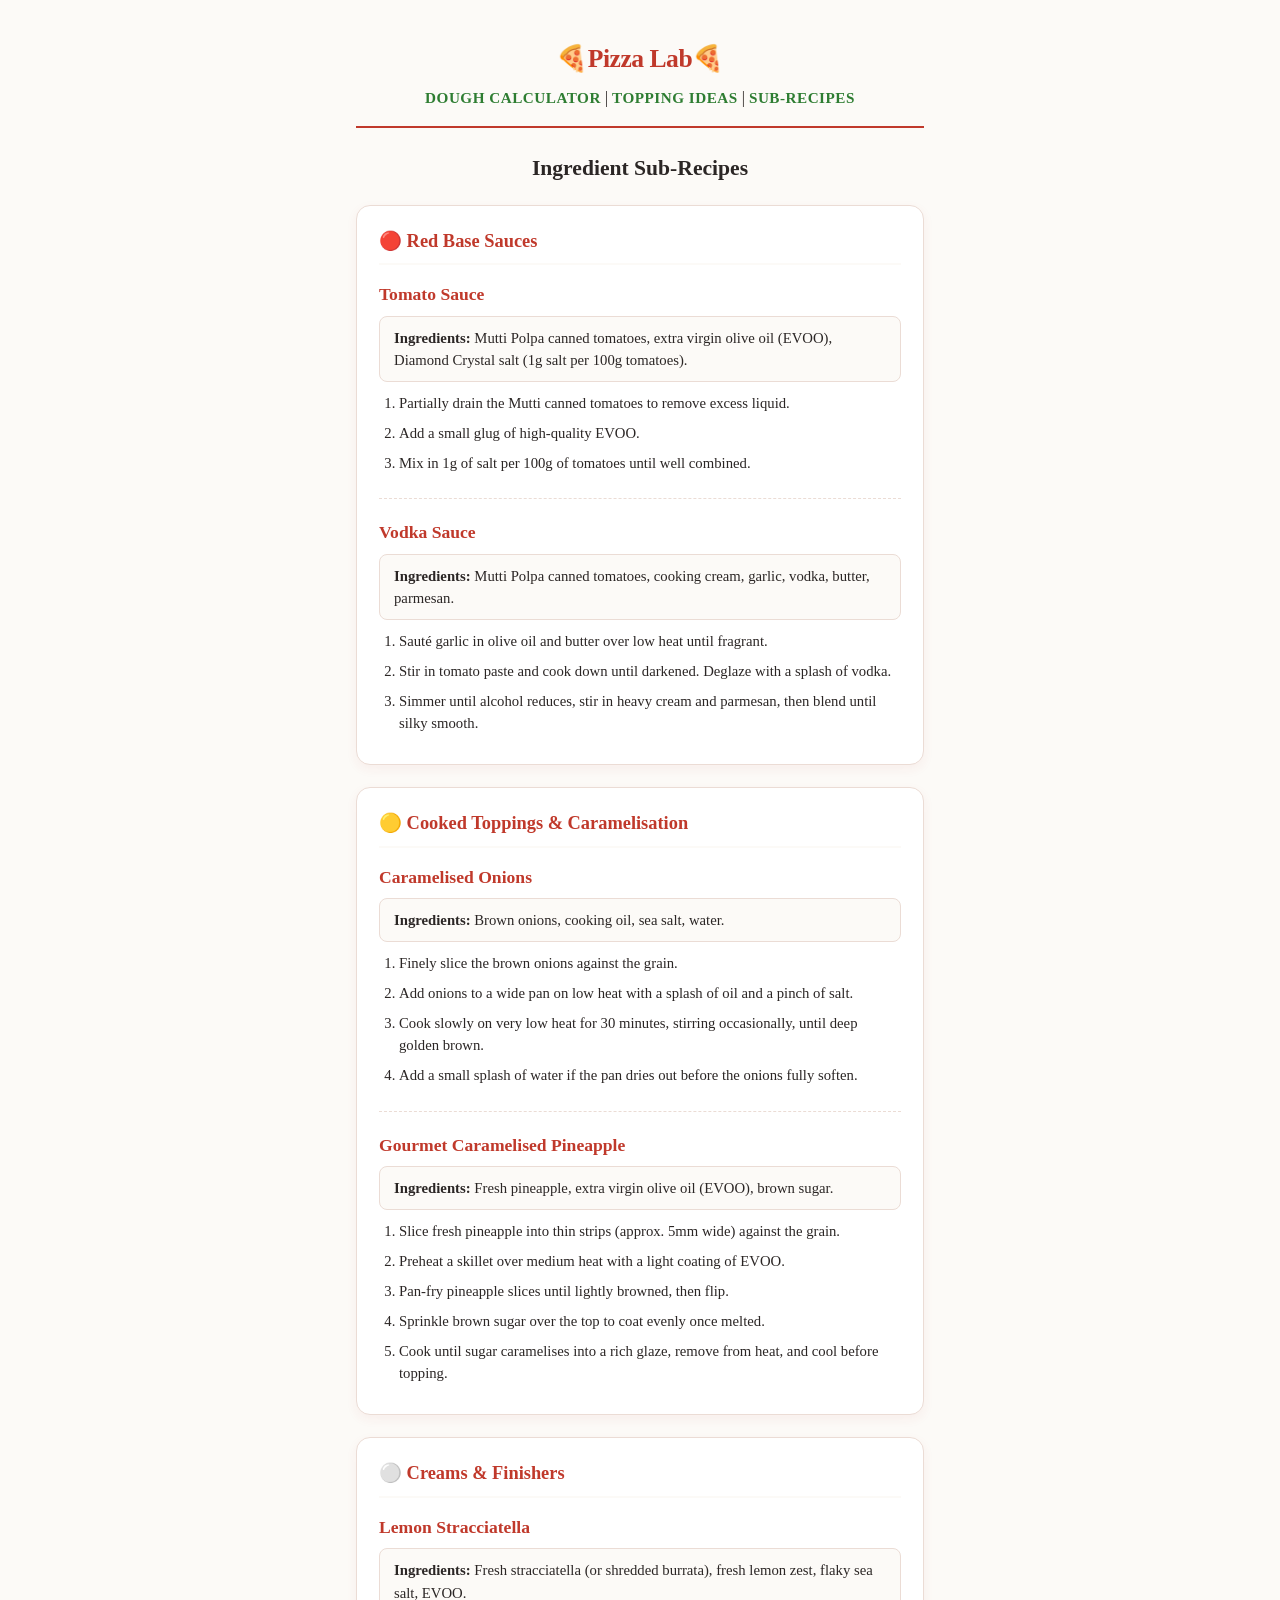
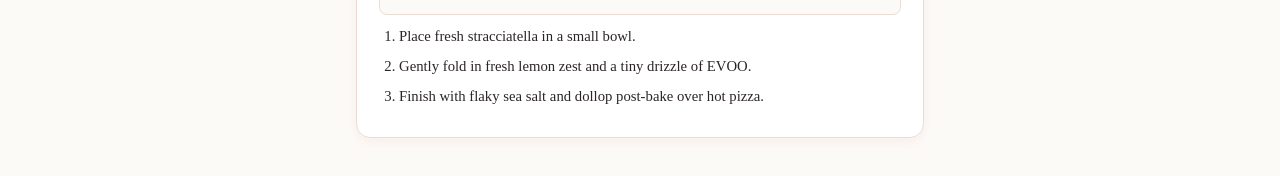
==== recipes.html @ e39eebe1 "Revise recipe titles and ingredients in recipes.html Updated titles and ingredient details for recip" ====
<!DOCTYPE html>
<html lang="en">
<head>
  <meta charset="UTF-8">
  <meta name="viewport" content="width=device-width, initial-scale=1.0">
  <title>Topping Recipes - 🍕Pizza Lab🍕</title>
  <link rel="stylesheet" href="styles.css">
  <style>
    .recipe-card {
      margin-bottom: 20px;
      padding-bottom: 16px;
      border-bottom: 1px dashed var(--border-color);
    }
    .recipe-card:last-child {
      border-bottom: none;
      margin-bottom: 0;
      padding-bottom: 0;
    }
    .recipe-title {
      font-size: 1.1rem;
      font-weight: 700;
      color: var(--accent-red);
      margin-bottom: 8px;
    }
    .recipe-ingredients {
      font-size: 0.92rem;
      margin-bottom: 10px;
      background: var(--bg-color);
      padding: 10px 14px;
      border-radius: 8px;
      border: 1px solid var(--border-color);
    }
    .recipe-ingredients strong {
      color: var(--text-main);
    }
    ol {
      padding-left: 20px;
    }
    ol li {
      margin-bottom: 8px;
      font-size: 0.92rem;
      color: var(--text-main);
      line-height: 1.5;
    }
  </style>
</head>
<body>

  <!-- Top Navigation Header -->
  <header>
    <h1>🍕Pizza Lab🍕</h1>
    <nav>
      <a href="index.html">Dough Calculator</a> | 
      <a href="toppings.html">Topping Ideas</a> |
      <a href="recipes.html">Sub-Recipes</a>
    </nav>
  </header>

  <main>
    <h2>Ingredient Sub-Recipes</h2>

    <section>
      <h3>🔴 Red Base Sauces</h3>

      <!-- Tomato Sauce -->
      <div class="recipe-card">
        <div class="recipe-title">Tomato Sauce</div>
        <div class="recipe-ingredients">
          <strong>Ingredients:</strong> Mutti Polpa canned tomatoes, extra virgin olive oil (EVOO), Diamond Crystal salt (1g salt per 100g tomatoes).
        </div>
        <ol>
          <li>Partially drain the Mutti canned tomatoes to remove excess liquid.</li>
          <li>Add a small glug of high-quality EVOO.</li>
          <li>Mix in 1g of salt per 100g of  tomatoes until well combined.</li>
        </ol>
      </div>

      <!-- Vodka Sauce -->
      <div class="recipe-card">
        <div class="recipe-title">Vodka Sauce</div>
        <div class="recipe-ingredients">
          <strong>Ingredients:</strong> Mutti Polpa canned tomatoes, cooking cream, garlic, vodka, butter, parmesan.
        </div>
        <ol>
          <li>Sauté garlic in olive oil and butter over low heat until fragrant.</li>
          <li>Stir in tomato paste and cook down until darkened. Deglaze with a splash of vodka.</li>
          <li>Simmer until alcohol reduces, stir in heavy cream and parmesan, then blend until silky smooth.</li>
        </ol>
      </div>
    </section>

    <section>
      <h3>🟡 Cooked Toppings & Caramelisation</h3>

      <!-- Caramelised Onions -->
      <div class="recipe-card">
        <div class="recipe-title">Caramelised Onions</div>
        <div class="recipe-ingredients">
          <strong>Ingredients:</strong> Brown onions, cooking oil, sea salt, water.
        </div>
        <ol>
          <li>Finely slice the brown onions against the grain.</li>
          <li>Add onions to a wide pan on low heat with a splash of oil and a pinch of salt.</li>
          <li>Cook slowly on very low heat for 30 minutes, stirring occasionally, until deep golden brown.</li>
          <li>Add a small splash of water if the pan dries out before the onions fully soften.</li>
        </ol>
      </div>

      <!-- Caramelised Pineapple -->
      <div class="recipe-card">
        <div class="recipe-title">Gourmet Caramelised Pineapple</div>
        <div class="recipe-ingredients">
          <strong>Ingredients:</strong> Fresh pineapple, extra virgin olive oil (EVOO), brown sugar.
        </div>
        <ol>
          <li>Slice fresh pineapple into thin strips (approx. 5mm wide) against the grain.</li>
          <li>Preheat a skillet over medium heat with a light coating of EVOO.</li>
          <li>Pan-fry pineapple slices until lightly browned, then flip.</li>
          <li>Sprinkle brown sugar over the top to coat evenly once melted.</li>
          <li>Cook until sugar caramelises into a rich glaze, remove from heat, and cool before topping.</li>
        </ol>
      </div>
    </section>

    <section>
      <h3>⚪ Creams & Finishers</h3>

      <!-- Lemon Stracciatella -->
      <div class="recipe-card">
        <div class="recipe-title">Lemon Stracciatella</div>
        <div class="recipe-ingredients">
          <strong>Ingredients:</strong> Fresh stracciatella (or shredded burrata), fresh lemon zest, flaky sea salt, EVOO.
        </div>
        <ol>
          <li>Place fresh stracciatella in a small bowl.</li>
          <li>Gently fold in fresh lemon zest and a tiny drizzle of EVOO.</li>
          <li>Finish with flaky sea salt and dollop post-bake over hot pizza.</li>
        </ol>
      </div>
    </section>

  </main>

</body>
</html>
---- styles.css ----
/* Base theme & color palette: Warm parchment white & classic tomato red */
:root {
  --bg-color: #fcfaf7;          /* Soft off-white parchment background */
  --card-bg: #ffffff;          /* Crisp white cards */
  --accent-red: #c0392b;        /* Rich Italian tomato red */
  --accent-green: #2e7d32;      /* Deep olive green accent */
  --text-main: #2b2625;        /* Soft warm charcoal for text */
  --text-muted: #736b69;       /* Muted brown-grey for labels */
  --border-color: #ebdcd5;     /* Warm subtle border tone */
  --card-shadow: 0 4px 12px rgba(192, 57, 43, 0.06);
}

* {
  box-sizing: border-box;
  margin: 0;
  padding: 0;
  font-family: -apple-system, BlinkMacSystemFont, "Segoe UI", Roboto, Georgia, serif;
}

body {
  background-color: var(--bg-color);
  color: var(--text-main);
  padding: 16px;
  max-width: 600px;
  margin: 0 auto;
  line-height: 1.5;
}

/* Header & Nav */
header {
  text-align: center;
  padding: 24px 0 16px;
  border-bottom: 2px solid var(--accent-red);
  margin-bottom: 24px;
}

header h1 {
  font-size: 1.6rem;
  font-weight: 800;
  color: var(--accent-red);
  letter-spacing: -0.5px;
}

nav {
  margin-top: 8px;
}

nav a {
  color: var(--accent-green);
  text-decoration: none;
  font-weight: 700;
  font-size: 0.95rem;
  text-transform: uppercase;
  letter-spacing: 0.5px;
}

nav a:hover {
  text-decoration: underline;
}

/* Page Title */
h2 {
  font-size: 1.35rem;
  margin-bottom: 20px;
  text-align: center;
  color: var(--text-main);
  font-weight: 700;
}

/* Card Sections */
section {
  background-color: var(--card-bg);
  border: 1px solid var(--border-color);
  border-radius: 14px;
  padding: 22px;
  margin-bottom: 22px;
  box-shadow: var(--card-shadow);
}

section h3 {
  font-size: 1.15rem;
  margin-bottom: 16px;
  color: var(--accent-red);
  border-bottom: 2px solid var(--bg-color);
  padding-bottom: 8px;
  font-weight: 700;
}

/* Input Fields */
label {
  display: flex;
  justify-content: space-between;
  align-items: center;
  margin-bottom: 16px;
  font-size: 0.95rem;
  color: var(--text-main);
  font-weight: 500;
}

input[type="number"] {
  width: 90px;
  background-color: var(--bg-color);
  border: 1px solid var(--border-color);
  color: var(--accent-red);
  padding: 8px 12px;
  border-radius: 8px;
  text-align: right;
  font-size: 1rem;
  font-weight: 700;
}

input[type="number"]:focus {
  outline: 2px solid var(--accent-red);
  border-color: transparent;
  background-color: #fff;
}

/* Results Display */
.results-summary {
  font-size: 1.05rem;
  margin-bottom: 14px;
  padding-bottom: 10px;
  border-bottom: 1px dashed var(--border-color);
  font-weight: 600;
}

ul {
  list-style: none;
}

ul li {
  display: flex;
  justify-content: space-between;
  padding: 9px 0;
  border-bottom: 1px solid #f5ede8;
  font-size: 0.95rem;
}

ul li span {
  color: var(--text-main);
}

ul li strong {
  color: var(--accent-red);
  font-weight: 700;
}

/* Instructions Lists */
ol {
  padding-left: 20px;
}

ol li {
  margin-bottom: 14px;
  line-height: 1.6;
  font-size: 0.95rem;
  color: var(--text-main);
}

ol li strong {
  color: var(--accent-red);
}
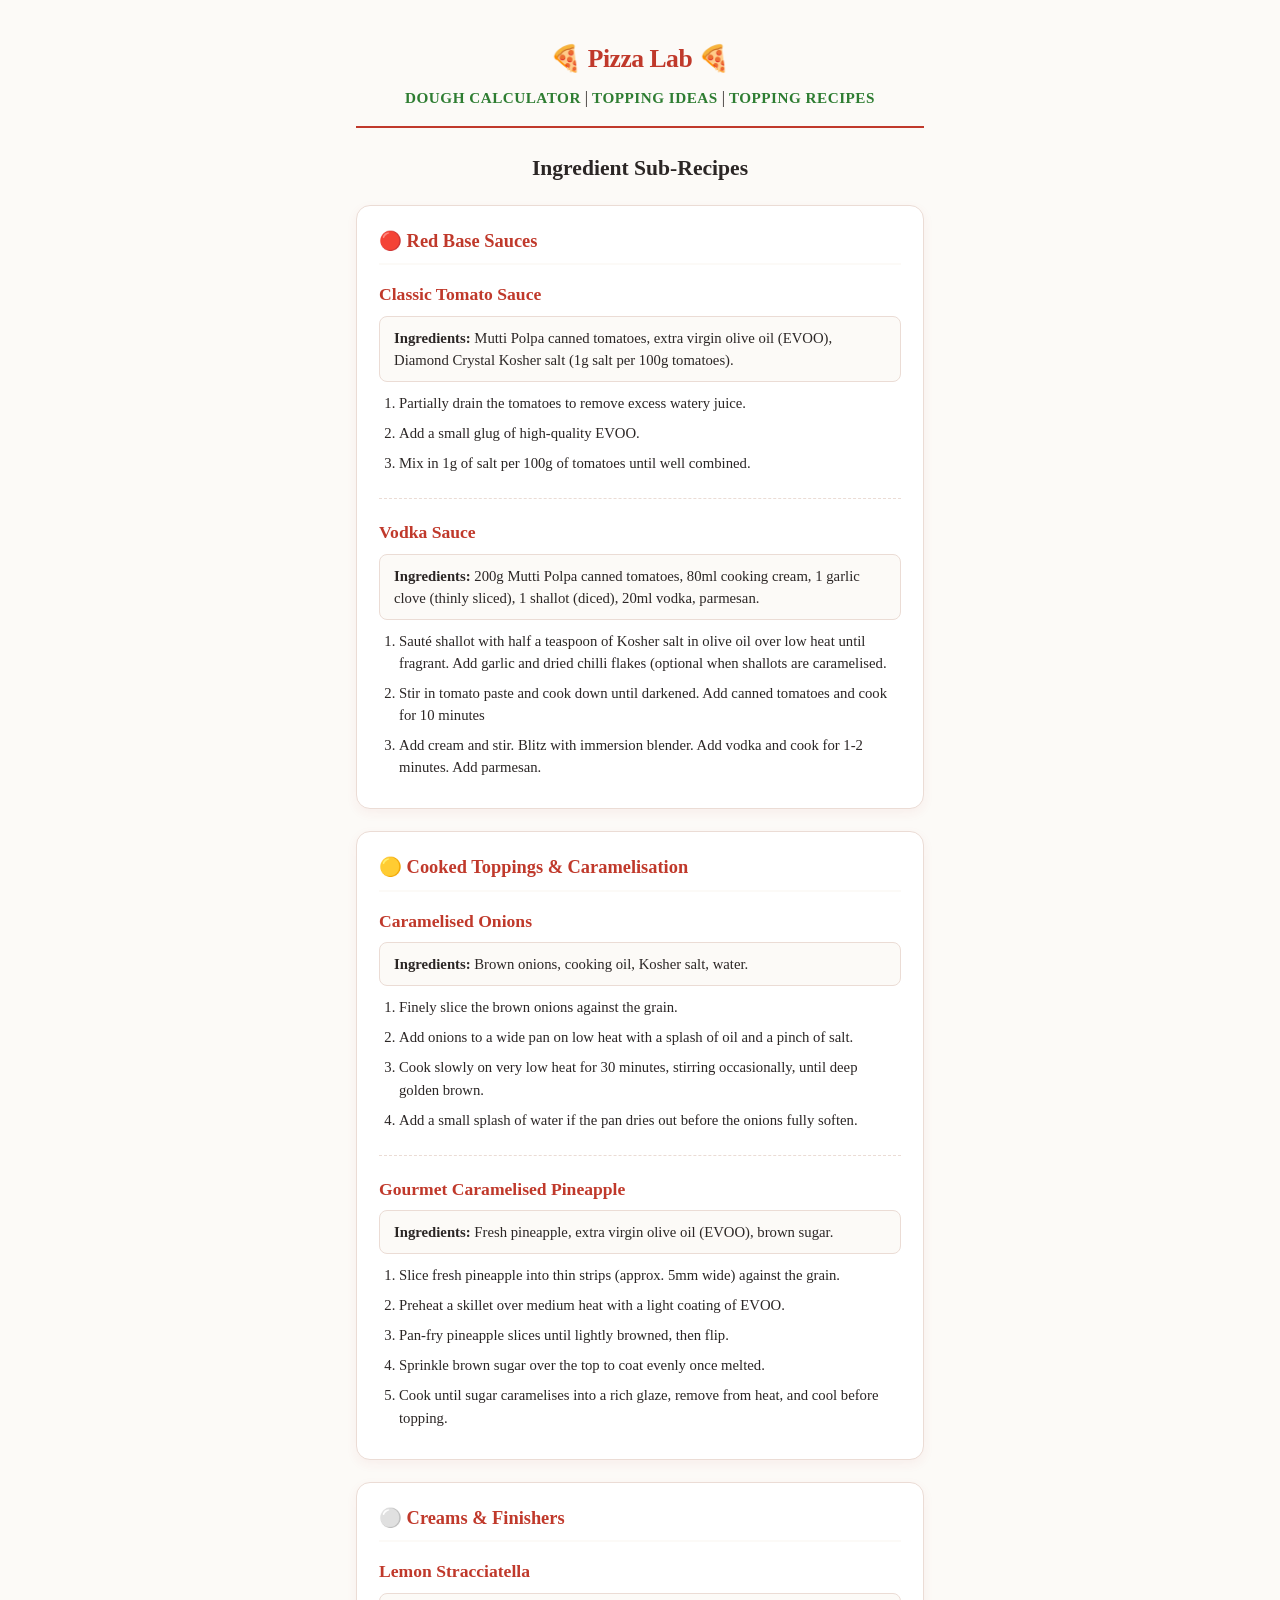
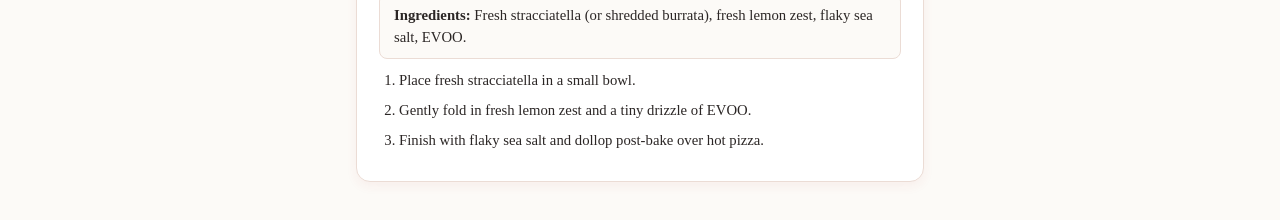
==== commit 076c9f89: "Add files via upload" ====
--- a/recipes.html
+++ b/recipes.html
@@ -3,7 +3,7 @@
 <head>
   <meta charset="UTF-8">
   <meta name="viewport" content="width=device-width, initial-scale=1.0">
-  <title>Topping Recipes - 🍕Pizza Lab🍕</title>
+  <title>Sub-Recipes - Pizza Lab</title>
   <link rel="stylesheet" href="styles.css">
   <style>
     .recipe-card {
@@ -48,11 +48,11 @@
 
   <!-- Top Navigation Header -->
   <header>
-    <h1>🍕Pizza Lab🍕</h1>
+    <h1>🍕 Pizza Lab 🍕 </h1>
     <nav>
       <a href="index.html">Dough Calculator</a> | 
       <a href="toppings.html">Topping Ideas</a> |
-      <a href="recipes.html">Sub-Recipes</a>
+      <a href="recipes.html">Topping Recipes</a>
     </nav>
   </header>
 
@@ -64,14 +64,14 @@
 
       <!-- Tomato Sauce -->
       <div class="recipe-card">
-        <div class="recipe-title">Tomato Sauce</div>
+        <div class="recipe-title">Classic Tomato Sauce</div>
         <div class="recipe-ingredients">
-          <strong>Ingredients:</strong> Mutti Polpa canned tomatoes, extra virgin olive oil (EVOO), Diamond Crystal salt (1g salt per 100g tomatoes).
+          <strong>Ingredients:</strong> Mutti Polpa canned tomatoes, extra virgin olive oil (EVOO), Diamond Crystal Kosher salt (1g salt per 100g tomatoes).
         </div>
         <ol>
-          <li>Partially drain the Mutti canned tomatoes to remove excess liquid.</li>
+          <li>Partially drain the tomatoes to remove excess watery juice.</li>
           <li>Add a small glug of high-quality EVOO.</li>
-          <li>Mix in 1g of salt per 100g of  tomatoes until well combined.</li>
+          <li>Mix in 1g of salt per 100g of  tomatoes until well combined. </li>
         </ol>
       </div>
 
@@ -79,12 +79,12 @@
       <div class="recipe-card">
         <div class="recipe-title">Vodka Sauce</div>
         <div class="recipe-ingredients">
-          <strong>Ingredients:</strong> Mutti Polpa canned tomatoes, cooking cream, garlic, vodka, butter, parmesan.
+          <strong>Ingredients:</strong> 200g Mutti Polpa canned tomatoes, 80ml cooking cream, 1 garlic clove (thinly sliced), 1 shallot (diced), 20ml vodka, parmesan.
         </div>
         <ol>
-          <li>Sauté garlic in olive oil and butter over low heat until fragrant.</li>
-          <li>Stir in tomato paste and cook down until darkened. Deglaze with a splash of vodka.</li>
-          <li>Simmer until alcohol reduces, stir in heavy cream and parmesan, then blend until silky smooth.</li>
+          <li>Sauté shallot with half a teaspoon of Kosher salt in olive oil over low heat until fragrant.  Add garlic and dried chilli flakes (optional when shallots are caramelised.</li>
+          <li>Stir in tomato paste and cook down until darkened. Add canned tomatoes and cook for 10 minutes </li>
+          <li>Add cream and stir. Blitz with immersion blender. Add vodka and cook for 1-2 minutes.  Add parmesan.</li>
         </ol>
       </div>
     </section>
@@ -96,7 +96,7 @@
       <div class="recipe-card">
         <div class="recipe-title">Caramelised Onions</div>
         <div class="recipe-ingredients">
-          <strong>Ingredients:</strong> Brown onions, cooking oil, sea salt, water.
+          <strong>Ingredients:</strong> Brown onions, cooking oil, Kosher salt, water.
         </div>
         <ol>
           <li>Finely slice the brown onions against the grain.</li>
@@ -142,4 +142,4 @@
   </main>
 
 </body>
-</html>
+</html>
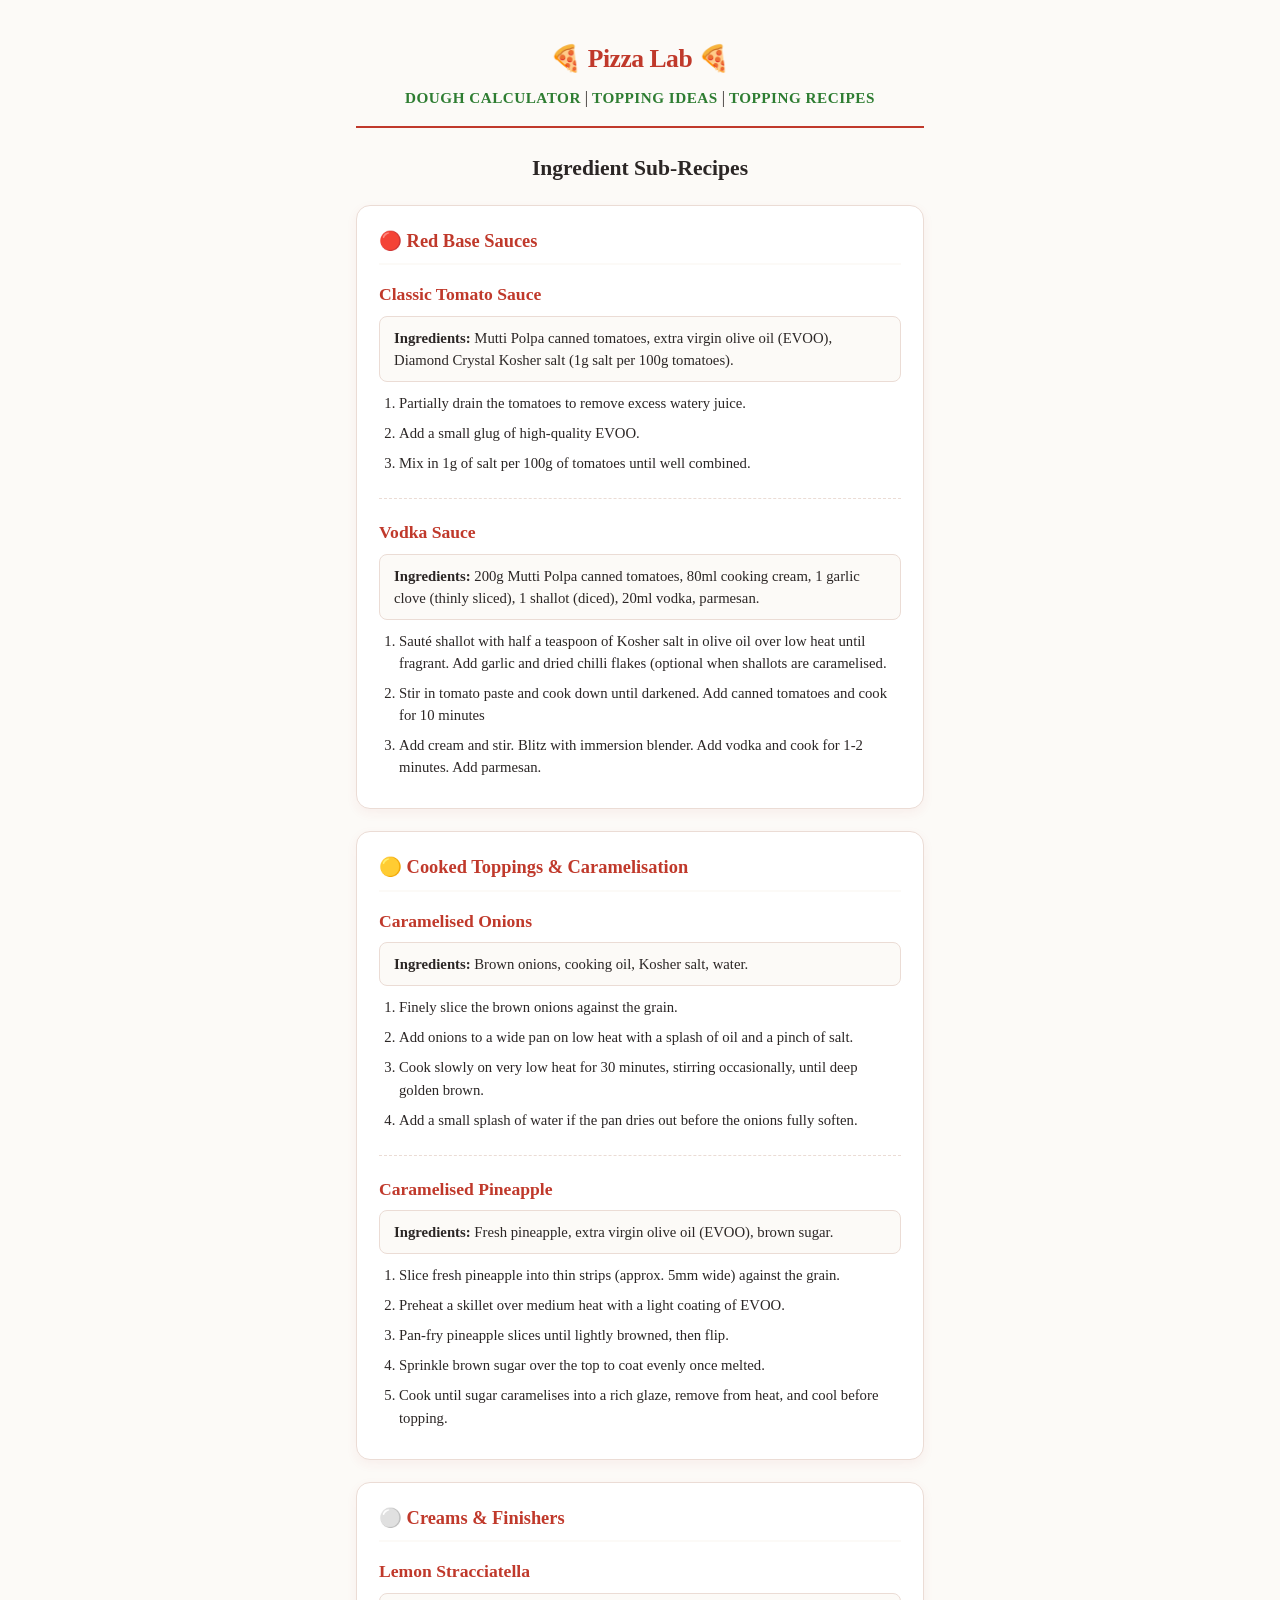
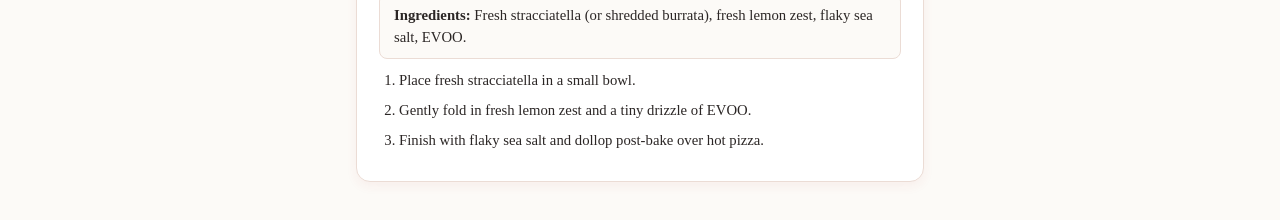
==== commit 0e9c97e3: "Rename recipe title from 'Gourmet Caramelised Pineapple' to 'Caramelised Pineapple'" ====
--- a/recipes.html
+++ b/recipes.html
@@ -108,7 +108,7 @@
 
       <!-- Caramelised Pineapple -->
       <div class="recipe-card">
-        <div class="recipe-title">Gourmet Caramelised Pineapple</div>
+        <div class="recipe-title">Caramelised Pineapple</div>
         <div class="recipe-ingredients">
           <strong>Ingredients:</strong> Fresh pineapple, extra virgin olive oil (EVOO), brown sugar.
         </div>
@@ -142,4 +142,4 @@
   </main>
 
 </body>
-</html>+</html>
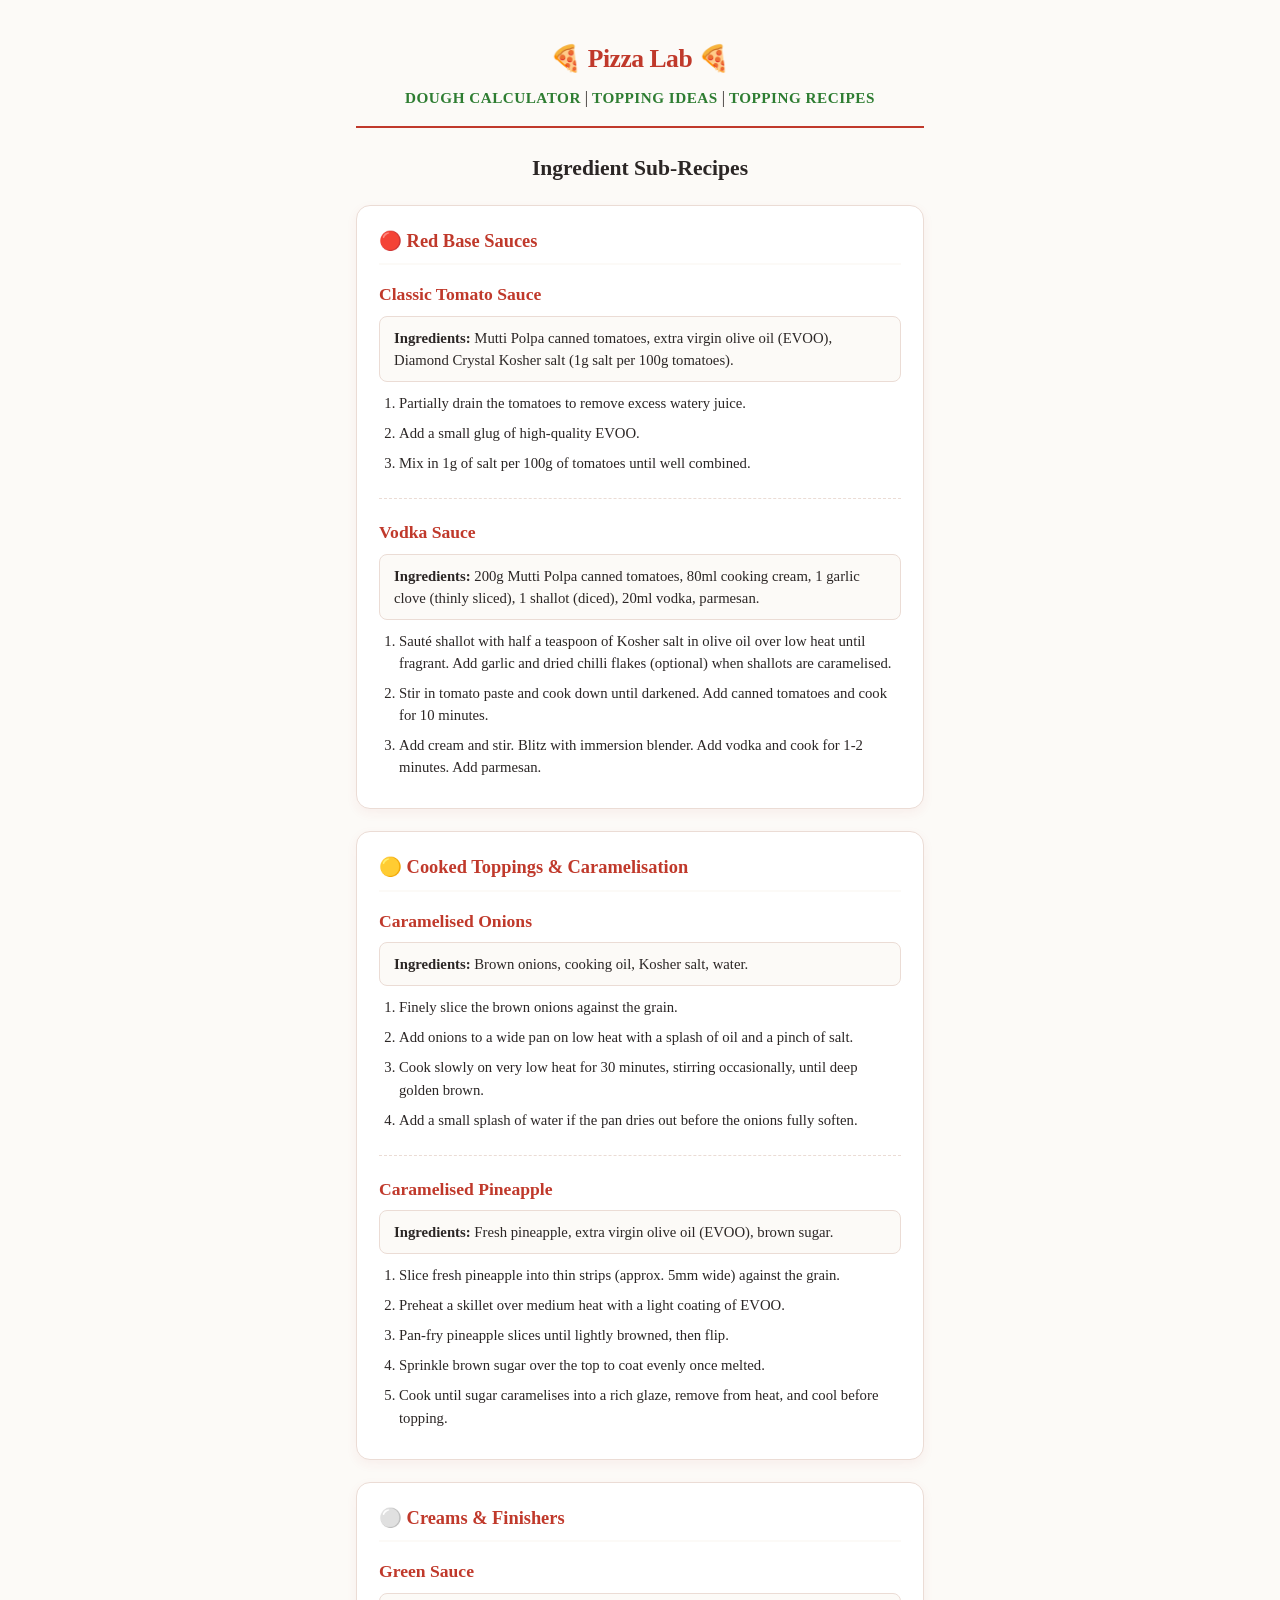
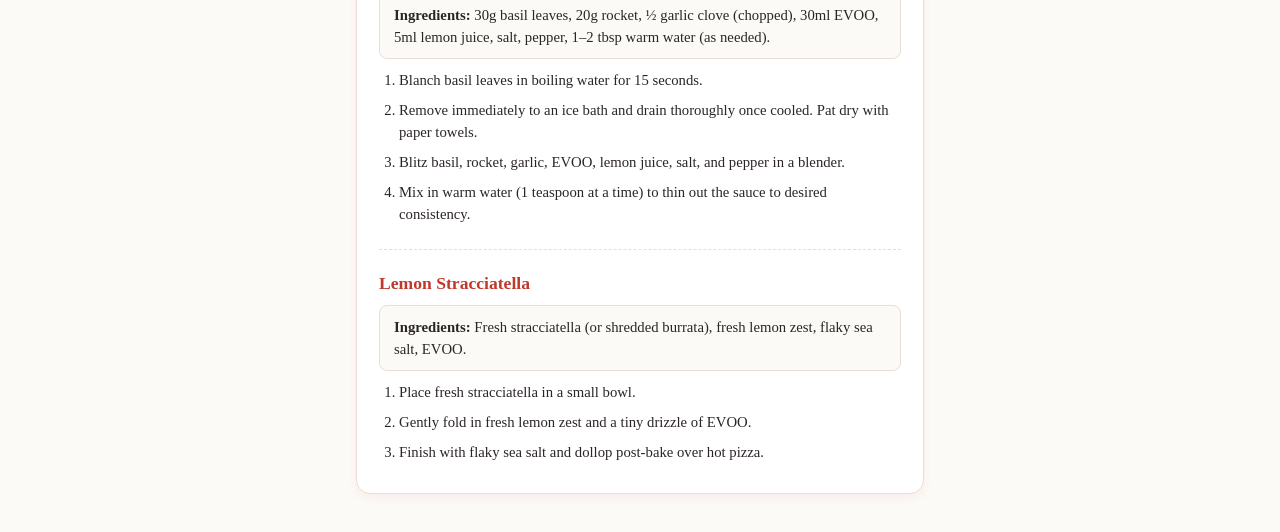
==== commit 696bc892: "Add files via upload" ====
--- a/recipes.html
+++ b/recipes.html
@@ -71,7 +71,7 @@
         <ol>
           <li>Partially drain the tomatoes to remove excess watery juice.</li>
           <li>Add a small glug of high-quality EVOO.</li>
-          <li>Mix in 1g of salt per 100g of  tomatoes until well combined. </li>
+          <li>Mix in 1g of salt per 100g of tomatoes until well combined.</li>
         </ol>
       </div>
 
@@ -82,9 +82,9 @@
           <strong>Ingredients:</strong> 200g Mutti Polpa canned tomatoes, 80ml cooking cream, 1 garlic clove (thinly sliced), 1 shallot (diced), 20ml vodka, parmesan.
         </div>
         <ol>
-          <li>Sauté shallot with half a teaspoon of Kosher salt in olive oil over low heat until fragrant.  Add garlic and dried chilli flakes (optional when shallots are caramelised.</li>
-          <li>Stir in tomato paste and cook down until darkened. Add canned tomatoes and cook for 10 minutes </li>
-          <li>Add cream and stir. Blitz with immersion blender. Add vodka and cook for 1-2 minutes.  Add parmesan.</li>
+          <li>Sauté shallot with half a teaspoon of Kosher salt in olive oil over low heat until fragrant. Add garlic and dried chilli flakes (optional) when shallots are caramelised.</li>
+          <li>Stir in tomato paste and cook down until darkened. Add canned tomatoes and cook for 10 minutes.</li>
+          <li>Add cream and stir. Blitz with immersion blender. Add vodka and cook for 1-2 minutes. Add parmesan.</li>
         </ol>
       </div>
     </section>
@@ -125,6 +125,20 @@
     <section>
       <h3>⚪ Creams & Finishers</h3>
 
+      <!-- Green Sauce -->
+      <div class="recipe-card">
+        <div class="recipe-title">Green Sauce</div>
+        <div class="recipe-ingredients">
+          <strong>Ingredients:</strong> 30g basil leaves, 20g rocket, ½ garlic clove (chopped), 30ml EVOO, 5ml lemon juice, salt, pepper, 1–2 tbsp warm water (as needed).
+        </div>
+        <ol>
+          <li>Blanch basil leaves in boiling water for 15 seconds.</li>
+          <li>Remove immediately to an ice bath and drain thoroughly once cooled. Pat dry with paper towels.</li>
+          <li>Blitz basil, rocket, garlic, EVOO, lemon juice, salt, and pepper in a blender.</li>
+          <li>Mix in warm water (1 teaspoon at a time) to thin out the sauce to desired consistency.</li>
+        </ol>
+      </div>
+
       <!-- Lemon Stracciatella -->
       <div class="recipe-card">
         <div class="recipe-title">Lemon Stracciatella</div>
@@ -142,4 +156,4 @@
   </main>
 
 </body>
-</html>
+</html>
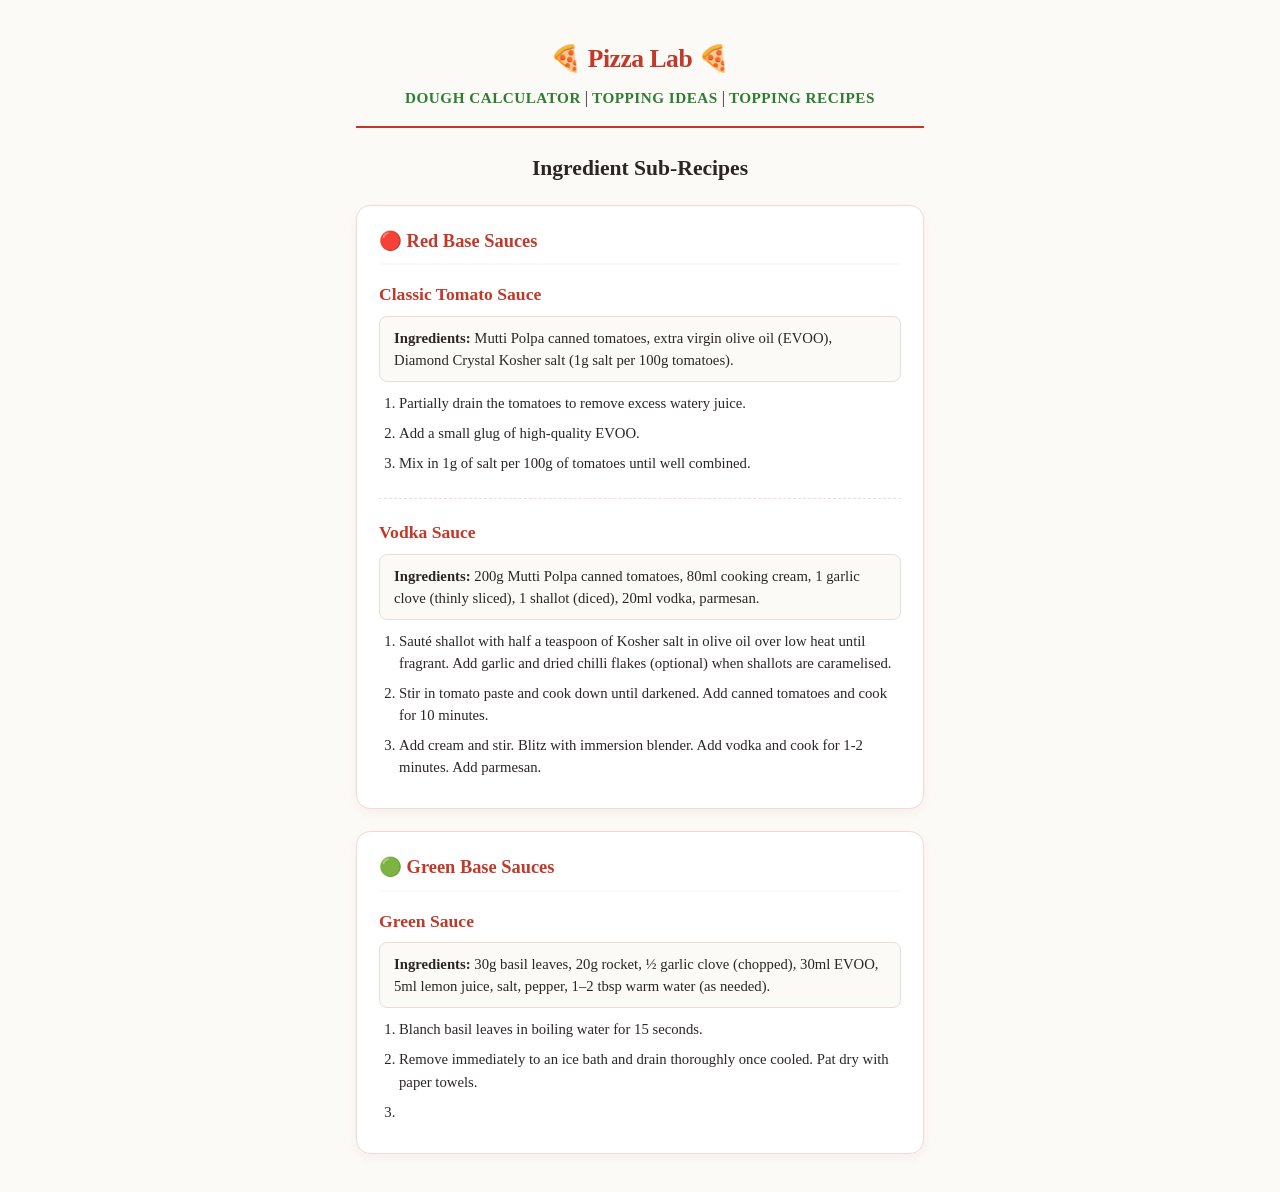
==== commit 22a17182: "Add files via upload" ====
--- a/recipes.html
+++ b/recipes.html
@@ -90,40 +90,7 @@
     </section>
 
     <section>
-      <h3>🟡 Cooked Toppings & Caramelisation</h3>
-
-      <!-- Caramelised Onions -->
-      <div class="recipe-card">
-        <div class="recipe-title">Caramelised Onions</div>
-        <div class="recipe-ingredients">
-          <strong>Ingredients:</strong> Brown onions, cooking oil, Kosher salt, water.
-        </div>
-        <ol>
-          <li>Finely slice the brown onions against the grain.</li>
-          <li>Add onions to a wide pan on low heat with a splash of oil and a pinch of salt.</li>
-          <li>Cook slowly on very low heat for 30 minutes, stirring occasionally, until deep golden brown.</li>
-          <li>Add a small splash of water if the pan dries out before the onions fully soften.</li>
-        </ol>
-      </div>
-
-      <!-- Caramelised Pineapple -->
-      <div class="recipe-card">
-        <div class="recipe-title">Caramelised Pineapple</div>
-        <div class="recipe-ingredients">
-          <strong>Ingredients:</strong> Fresh pineapple, extra virgin olive oil (EVOO), brown sugar.
-        </div>
-        <ol>
-          <li>Slice fresh pineapple into thin strips (approx. 5mm wide) against the grain.</li>
-          <li>Preheat a skillet over medium heat with a light coating of EVOO.</li>
-          <li>Pan-fry pineapple slices until lightly browned, then flip.</li>
-          <li>Sprinkle brown sugar over the top to coat evenly once melted.</li>
-          <li>Cook until sugar caramelises into a rich glaze, remove from heat, and cool before topping.</li>
-        </ol>
-      </div>
-    </section>
-
-    <section>
-      <h3>⚪ Creams & Finishers</h3>
+      <h3>🟢 Green Base Sauces</h3>
 
       <!-- Green Sauce -->
       <div class="recipe-card">
@@ -134,26 +101,4 @@
         <ol>
           <li>Blanch basil leaves in boiling water for 15 seconds.</li>
           <li>Remove immediately to an ice bath and drain thoroughly once cooled. Pat dry with paper towels.</li>
-          <li>Blitz basil, rocket, garlic, EVOO, lemon juice, salt, and pepper in a blender.</li>
-          <li>Mix in warm water (1 teaspoon at a time) to thin out the sauce to desired consistency.</li>
-        </ol>
-      </div>
-
-      <!-- Lemon Stracciatella -->
-      <div class="recipe-card">
-        <div class="recipe-title">Lemon Stracciatella</div>
-        <div class="recipe-ingredients">
-          <strong>Ingredients:</strong> Fresh stracciatella (or shredded burrata), fresh lemon zest, flaky sea salt, EVOO.
-        </div>
-        <ol>
-          <li>Place fresh stracciatella in a small bowl.</li>
-          <li>Gently fold in fresh lemon zest and a tiny drizzle of EVOO.</li>
-          <li>Finish with flaky sea salt and dollop post-bake over hot pizza.</li>
-        </ol>
-      </div>
-    </section>
-
-  </main>
-
-</body>
-</html>+          <li>
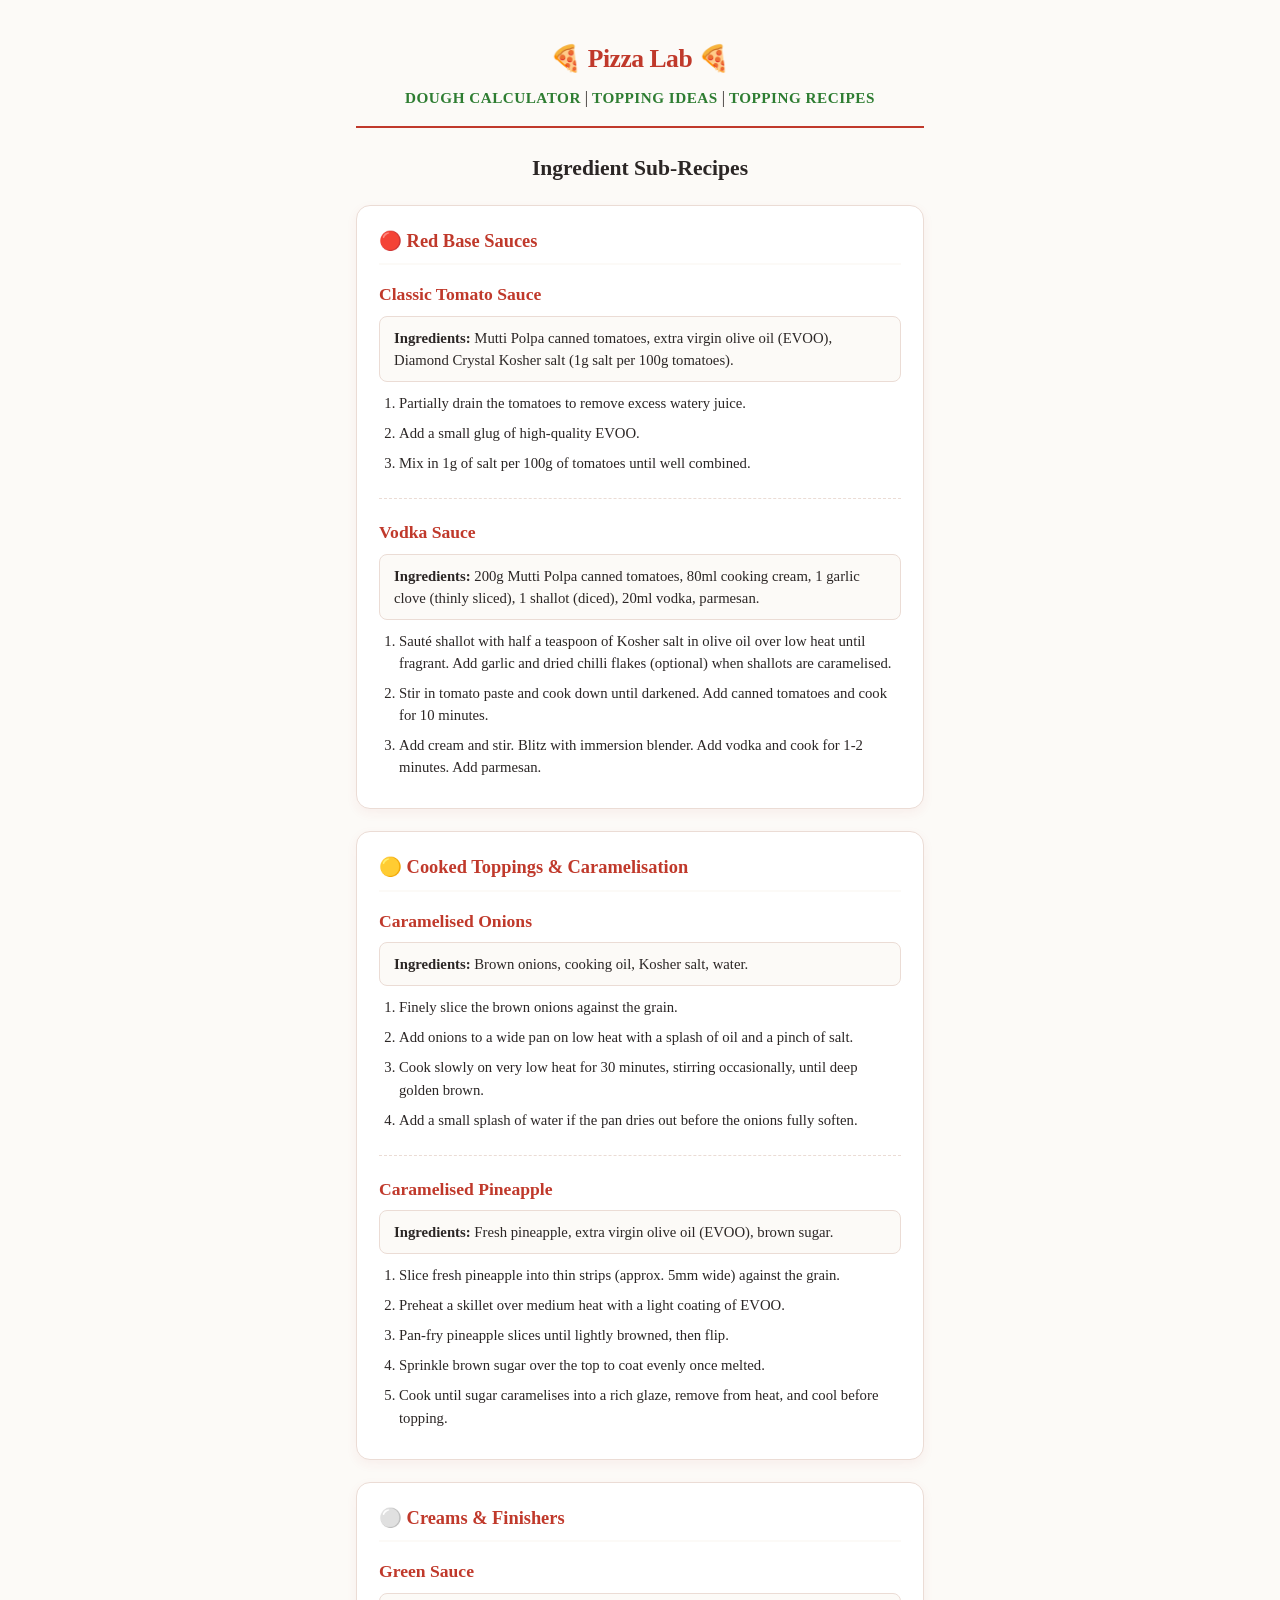
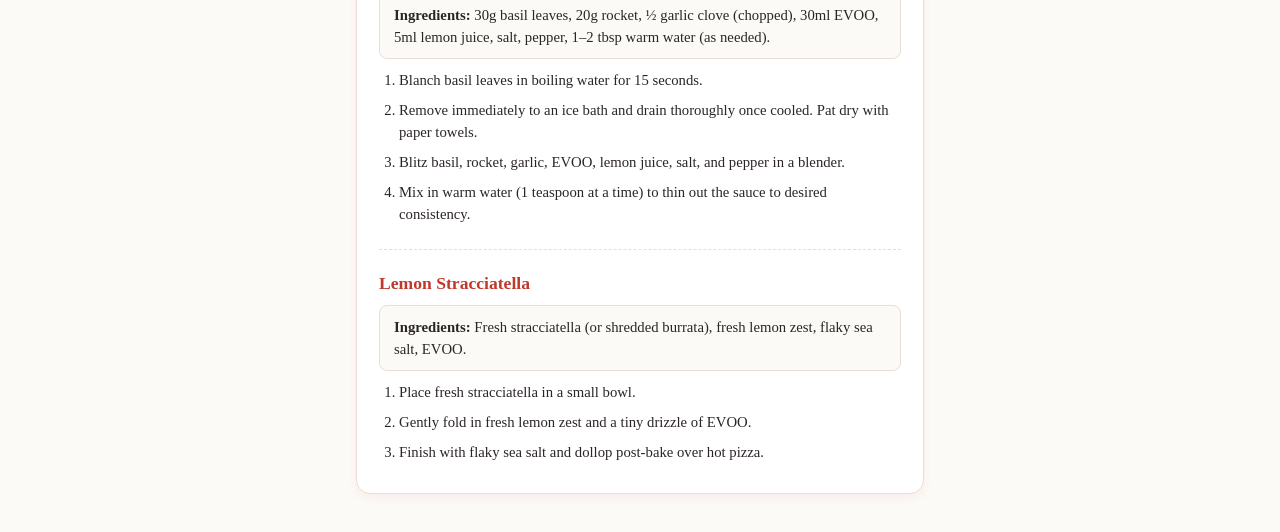
==== commit 8a55c112: "Add files via upload" ====
--- a/recipes.html
+++ b/recipes.html
@@ -90,7 +90,40 @@
     </section>
 
     <section>
-      <h3>🟢 Green Base Sauces</h3>
+      <h3>🟡 Cooked Toppings & Caramelisation</h3>
+
+      <!-- Caramelised Onions -->
+      <div class="recipe-card">
+        <div class="recipe-title">Caramelised Onions</div>
+        <div class="recipe-ingredients">
+          <strong>Ingredients:</strong> Brown onions, cooking oil, Kosher salt, water.
+        </div>
+        <ol>
+          <li>Finely slice the brown onions against the grain.</li>
+          <li>Add onions to a wide pan on low heat with a splash of oil and a pinch of salt.</li>
+          <li>Cook slowly on very low heat for 30 minutes, stirring occasionally, until deep golden brown.</li>
+          <li>Add a small splash of water if the pan dries out before the onions fully soften.</li>
+        </ol>
+      </div>
+
+      <!-- Caramelised Pineapple -->
+      <div class="recipe-card">
+        <div class="recipe-title">Caramelised Pineapple</div>
+        <div class="recipe-ingredients">
+          <strong>Ingredients:</strong> Fresh pineapple, extra virgin olive oil (EVOO), brown sugar.
+        </div>
+        <ol>
+          <li>Slice fresh pineapple into thin strips (approx. 5mm wide) against the grain.</li>
+          <li>Preheat a skillet over medium heat with a light coating of EVOO.</li>
+          <li>Pan-fry pineapple slices until lightly browned, then flip.</li>
+          <li>Sprinkle brown sugar over the top to coat evenly once melted.</li>
+          <li>Cook until sugar caramelises into a rich glaze, remove from heat, and cool before topping.</li>
+        </ol>
+      </div>
+    </section>
+
+    <section>
+      <h3>⚪ Creams & Finishers</h3>
 
       <!-- Green Sauce -->
       <div class="recipe-card">
@@ -101,4 +134,26 @@
         <ol>
           <li>Blanch basil leaves in boiling water for 15 seconds.</li>
           <li>Remove immediately to an ice bath and drain thoroughly once cooled. Pat dry with paper towels.</li>
-          <li>+          <li>Blitz basil, rocket, garlic, EVOO, lemon juice, salt, and pepper in a blender.</li>
+          <li>Mix in warm water (1 teaspoon at a time) to thin out the sauce to desired consistency.</li>
+        </ol>
+      </div>
+
+      <!-- Lemon Stracciatella -->
+      <div class="recipe-card">
+        <div class="recipe-title">Lemon Stracciatella</div>
+        <div class="recipe-ingredients">
+          <strong>Ingredients:</strong> Fresh stracciatella (or shredded burrata), fresh lemon zest, flaky sea salt, EVOO.
+        </div>
+        <ol>
+          <li>Place fresh stracciatella in a small bowl.</li>
+          <li>Gently fold in fresh lemon zest and a tiny drizzle of EVOO.</li>
+          <li>Finish with flaky sea salt and dollop post-bake over hot pizza.</li>
+        </ol>
+      </div>
+    </section>
+
+  </main>
+
+</body>
+</html>
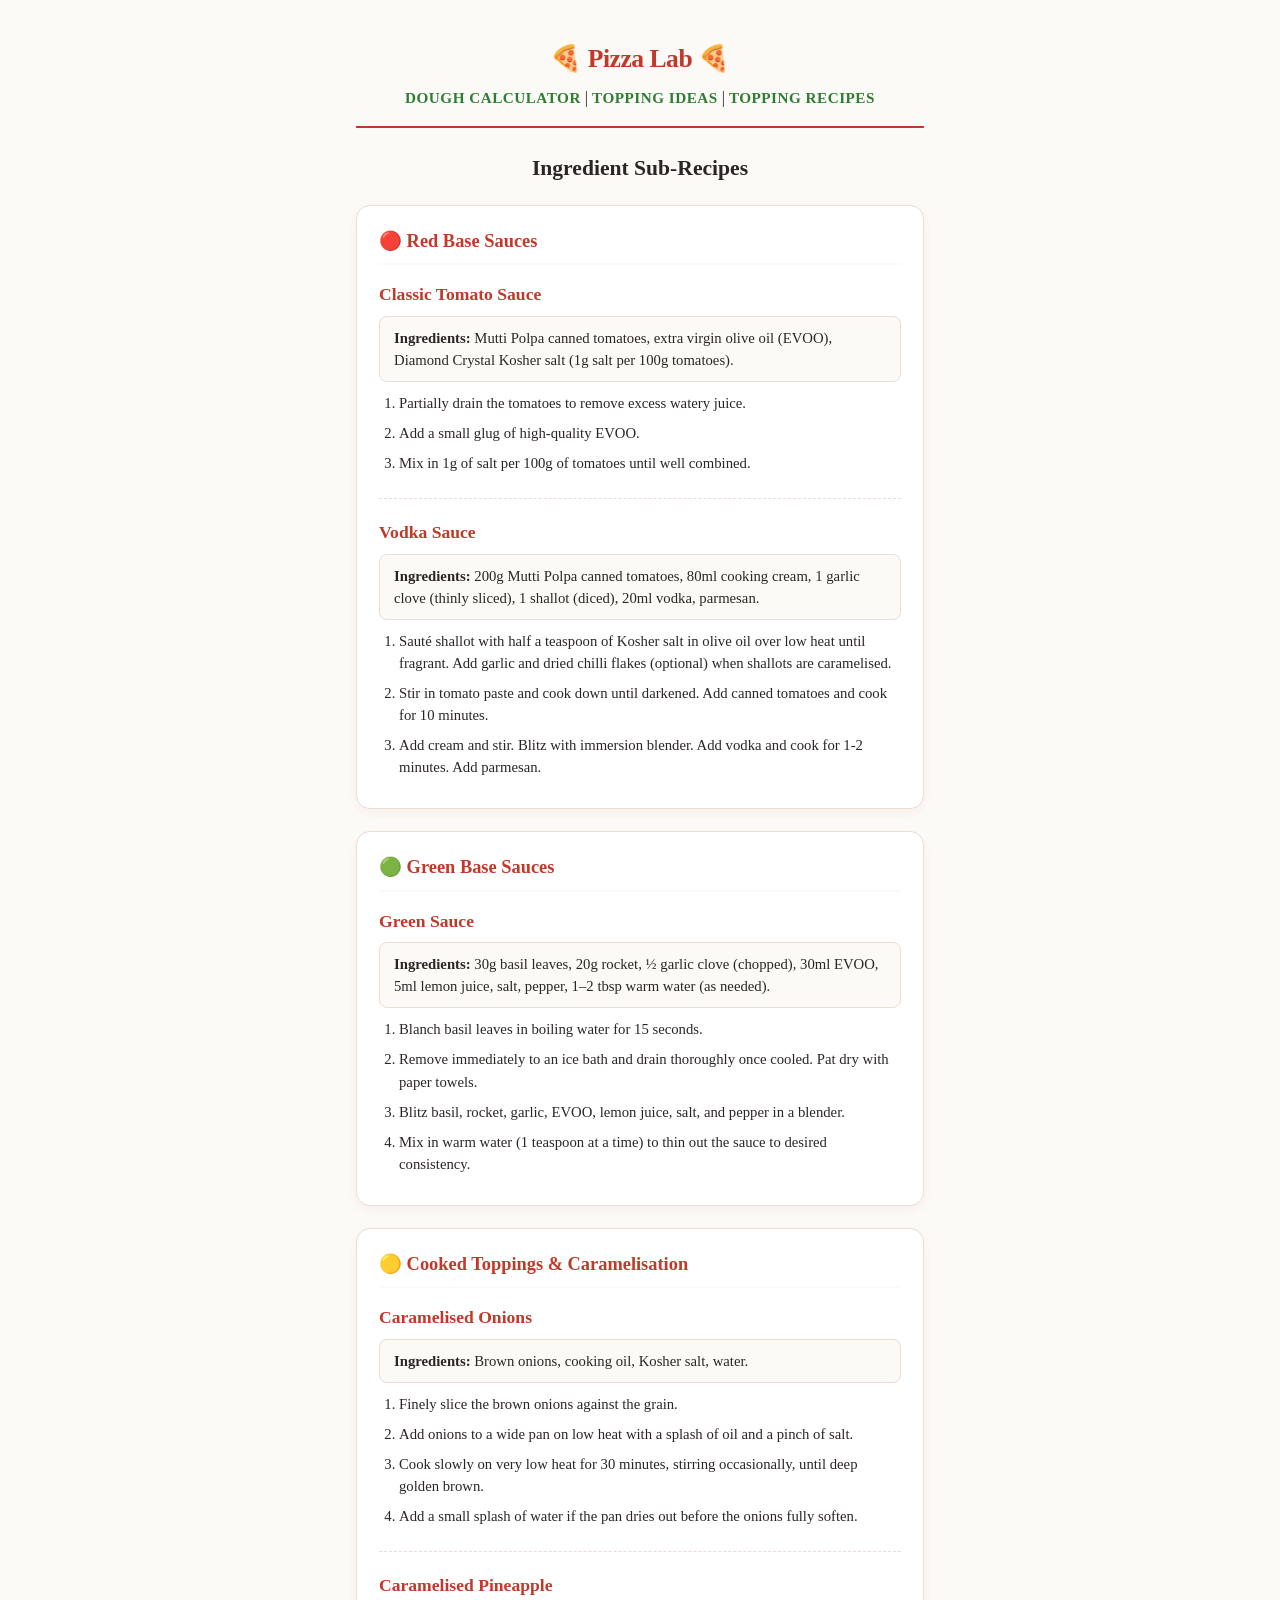
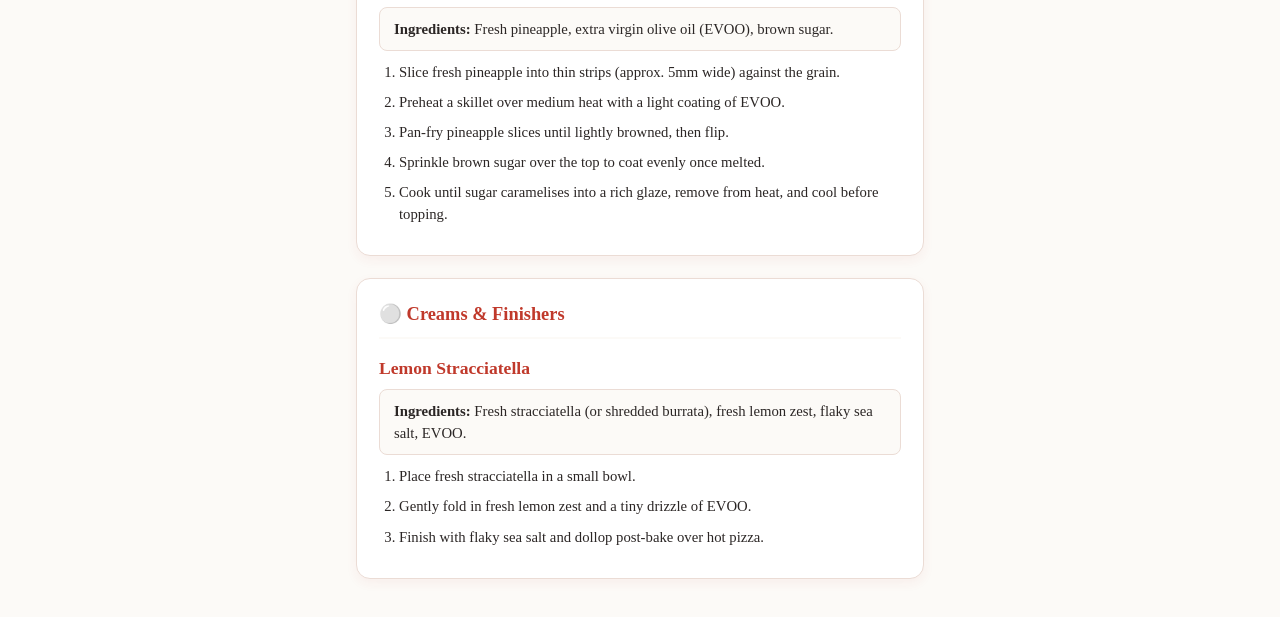
==== commit 1eb56ae4: "Add files via upload" ====
--- a/recipes.html
+++ b/recipes.html
@@ -90,6 +90,24 @@
     </section>
 
     <section>
+      <h3>🟢 Green Base Sauces</h3>
+
+      <!-- Green Sauce -->
+      <div class="recipe-card">
+        <div class="recipe-title">Green Sauce</div>
+        <div class="recipe-ingredients">
+          <strong>Ingredients:</strong> 30g basil leaves, 20g rocket, ½ garlic clove (chopped), 30ml EVOO, 5ml lemon juice, salt, pepper, 1–2 tbsp warm water (as needed).
+        </div>
+        <ol>
+          <li>Blanch basil leaves in boiling water for 15 seconds.</li>
+          <li>Remove immediately to an ice bath and drain thoroughly once cooled. Pat dry with paper towels.</li>
+          <li>Blitz basil, rocket, garlic, EVOO, lemon juice, salt, and pepper in a blender.</li>
+          <li>Mix in warm water (1 teaspoon at a time) to thin out the sauce to desired consistency.</li>
+        </ol>
+      </div>
+    </section>
+
+    <section>
       <h3>🟡 Cooked Toppings & Caramelisation</h3>
 
       <!-- Caramelised Onions -->
@@ -125,20 +143,6 @@
     <section>
       <h3>⚪ Creams & Finishers</h3>
 
-      <!-- Green Sauce -->
-      <div class="recipe-card">
-        <div class="recipe-title">Green Sauce</div>
-        <div class="recipe-ingredients">
-          <strong>Ingredients:</strong> 30g basil leaves, 20g rocket, ½ garlic clove (chopped), 30ml EVOO, 5ml lemon juice, salt, pepper, 1–2 tbsp warm water (as needed).
-        </div>
-        <ol>
-          <li>Blanch basil leaves in boiling water for 15 seconds.</li>
-          <li>Remove immediately to an ice bath and drain thoroughly once cooled. Pat dry with paper towels.</li>
-          <li>Blitz basil, rocket, garlic, EVOO, lemon juice, salt, and pepper in a blender.</li>
-          <li>Mix in warm water (1 teaspoon at a time) to thin out the sauce to desired consistency.</li>
-        </ol>
-      </div>
-
       <!-- Lemon Stracciatella -->
       <div class="recipe-card">
         <div class="recipe-title">Lemon Stracciatella</div>
